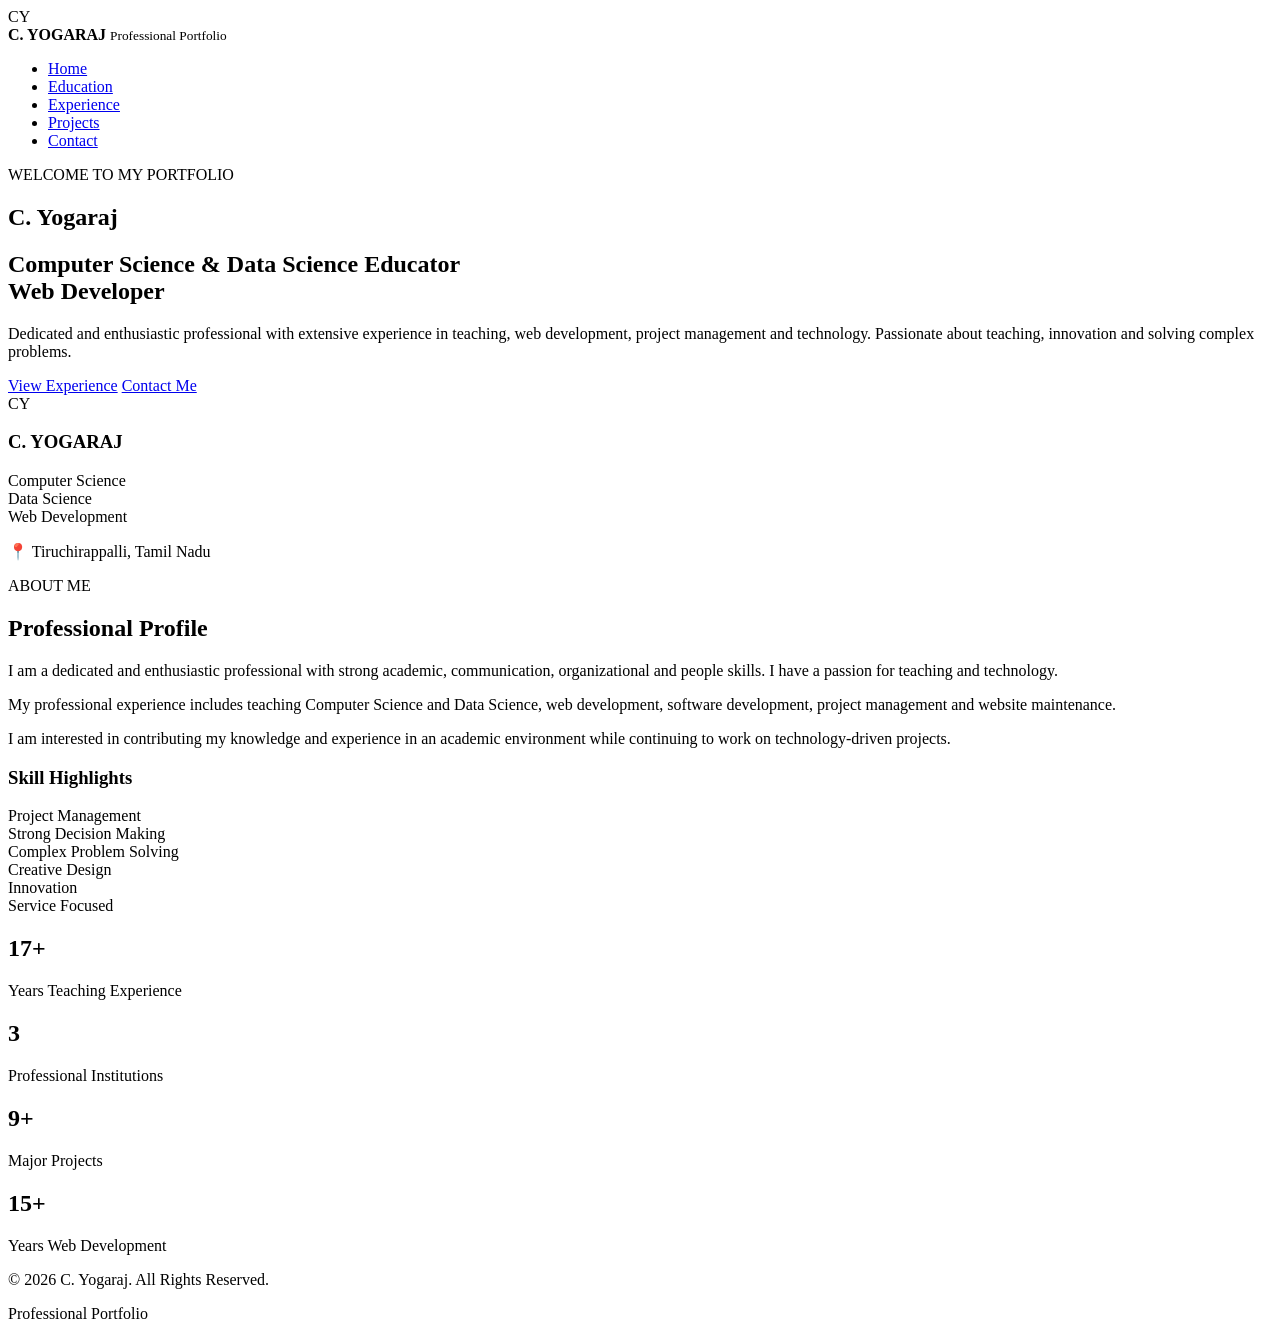
==== index.html @ f52dbfa4 "Add files via upload" ====
<!DOCTYPE html>
<html lang="en">
<head>
    <meta charset="UTF-8">
    <meta name="viewport" content="width=device-width, initial-scale=1.0">

    <title>C. Yogaraj | Portfolio</title>

    <link rel="stylesheet" href="css/style.css">

    <link rel="preconnect" href="https://fonts.googleapis.com">
    <link rel="preconnect" href="https://fonts.gstatic.com" crossorigin>
    <link href="https://fonts.googleapis.com/css2?family=Poppins:wght@300;400;500;600;700&display=swap" rel="stylesheet">
</head>

<body>

<!-- Navigation -->
<header>
    <nav class="navbar">

        <div class="logo">
            <span>CY</span>
            <div>
                <strong>C. YOGARAJ</strong>
                <small>Professional Portfolio</small>
            </div>
        </div>

        <ul class="nav-links">
            <li><a href="index.html" class="active">Home</a></li>
            <li><a href="education.html">Education</a></li>
            <li><a href="experience.html">Experience</a></li>
            <li><a href="projects.html">Projects</a></li>
            <li><a href="contact.html">Contact</a></li>
        </ul>

    </nav>
</header>


<!-- Hero Section -->
<section class="hero">

    <div class="hero-content">

        <p class="welcome">WELCOME TO MY PORTFOLIO</p>

        <h1>
            C. <span>Yogaraj</span>
        </h1>

        <h2>
            Computer Science & Data Science Educator
            <br>
            <span>Web Developer</span>
        </h2>

        <p class="hero-text">
            Dedicated and enthusiastic professional with extensive experience
            in teaching, web development, project management and technology.
            Passionate about teaching, innovation and solving complex problems.
        </p>

        <div class="hero-buttons">
            <a href="experience.html" class="btn">View Experience</a>
            <a href="contact.html" class="btn btn-outline">Contact Me</a>
        </div>

    </div>


    <div class="hero-card">

        <div class="profile-circle">
            CY
        </div>

        <h3>C. YOGARAJ</h3>

        <p>
            Computer Science<br>
            Data Science<br>
            Web Development
        </p>

        <div class="mini-line"></div>

        <p class="location">
            📍 Tiruchirappalli, Tamil Nadu
        </p>

    </div>

</section>


<!-- About -->
<section class="section">

    <div class="section-title">
        <p>ABOUT ME</p>
        <h2>Professional Profile</h2>
    </div>

    <div class="about-grid">

        <div class="about-text">

            <p>
                I am a dedicated and enthusiastic professional with strong
                academic, communication, organizational and people skills.
                I have a passion for teaching and technology.
            </p>

            <p>
                My professional experience includes teaching Computer Science
                and Data Science, web development, software development,
                project management and website maintenance.
            </p>

            <p>
                I am interested in contributing my knowledge and experience
                in an academic environment while continuing to work on
                technology-driven projects.
            </p>

        </div>


        <div class="skills-box">

            <h3>Skill Highlights</h3>

            <div class="skill-item">
                <span>Project Management</span>
            </div>

            <div class="skill-item">
                <span>Strong Decision Making</span>
            </div>

            <div class="skill-item">
                <span>Complex Problem Solving</span>
            </div>

            <div class="skill-item">
                <span>Creative Design</span>
            </div>

            <div class="skill-item">
                <span>Innovation</span>
            </div>

            <div class="skill-item">
                <span>Service Focused</span>
            </div>

        </div>

    </div>

</section>


<!-- Quick Stats -->
<section class="stats-section">

    <div class="stat">
        <h2>17+</h2>
        <p>Years Teaching Experience</p>
    </div>

    <div class="stat">
        <h2>3</h2>
        <p>Professional Institutions</p>
    </div>

    <div class="stat">
        <h2>9+</h2>
        <p>Major Projects</p>
    </div>

    <div class="stat">
        <h2>15+</h2>
        <p>Years Web Development</p>
    </div>

</section>


<!-- Footer -->
<footer>
    <p>© 2026 C. Yogaraj. All Rights Reserved.</p>
    <p>Professional Portfolio</p>
</footer>

</body>
</html>
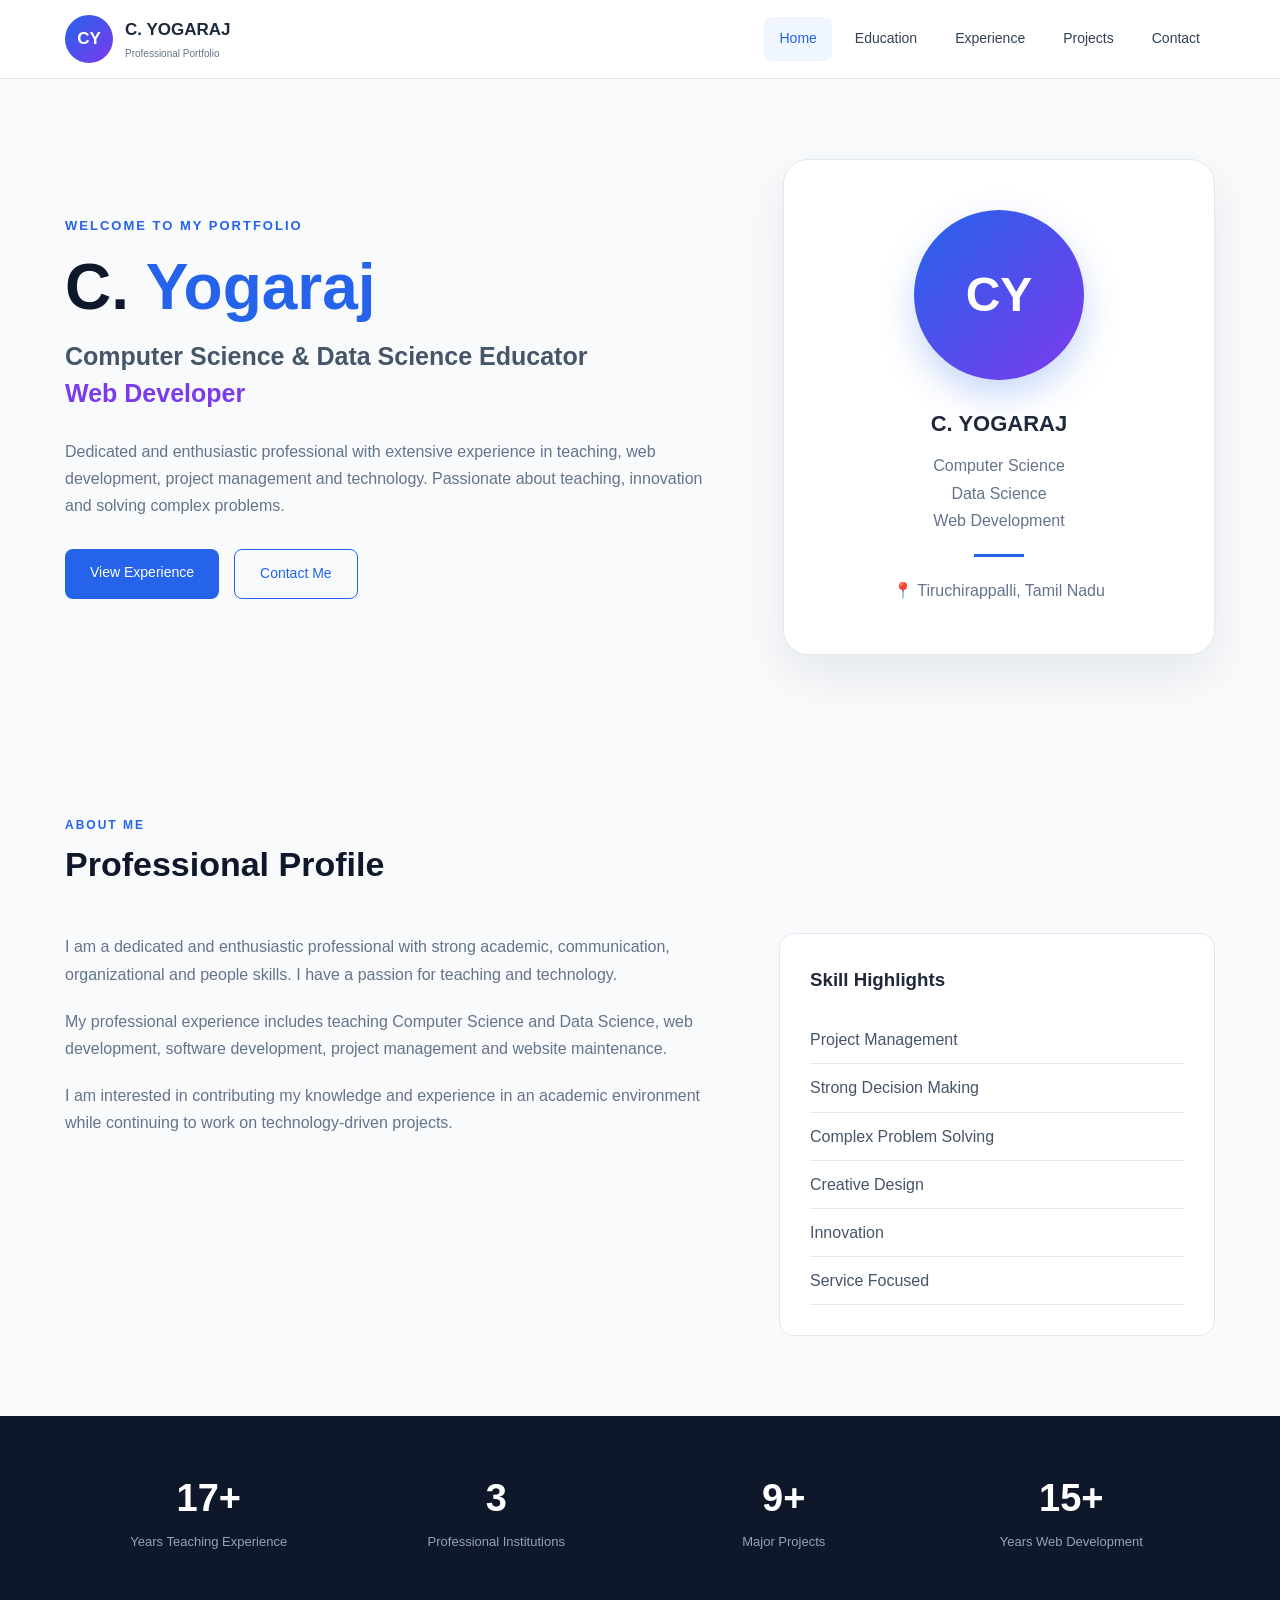
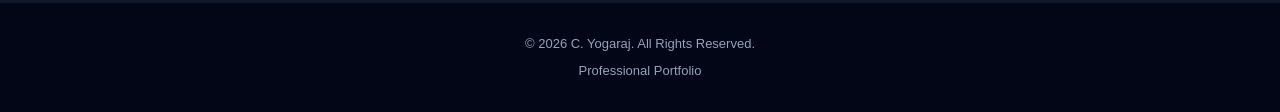
==== commit 1c725efb: "Update index.html" ====
--- a/index.html
+++ b/index.html
@@ -6,7 +6,7 @@
 
     <title>C. Yogaraj | Portfolio</title>
 
-    <link rel="stylesheet" href="css/style.css">
+    <link rel="stylesheet" href="style.css">
 
     <link rel="preconnect" href="https://fonts.googleapis.com">
     <link rel="preconnect" href="https://fonts.gstatic.com" crossorigin>
@@ -196,4 +196,4 @@
 </footer>
 
 </body>
-</html>+</html>
--- a/style.css
+++ b/style.css
@@ -0,0 +1,1069 @@
+* {
+    margin: 0;
+    padding: 0;
+    box-sizing: border-box;
+}
+
+html {
+    scroll-behavior: smooth;
+}
+
+body {
+    font-family: 'Poppins', sans-serif;
+    color: #1e293b;
+    background: #f8fafc;
+    line-height: 1.7;
+}
+
+
+/* =========================
+   NAVIGATION
+========================= */
+
+header {
+    background: #ffffff;
+    border-bottom: 1px solid #e2e8f0;
+    position: sticky;
+    top: 0;
+    z-index: 1000;
+}
+
+.navbar {
+    max-width: 1200px;
+    margin: auto;
+    min-height: 78px;
+    padding: 0 25px;
+
+    display: flex;
+    align-items: center;
+    justify-content: space-between;
+}
+
+.logo {
+    display: flex;
+    align-items: center;
+    gap: 12px;
+}
+
+.logo > span {
+    width: 48px;
+    height: 48px;
+
+    display: flex;
+    align-items: center;
+    justify-content: center;
+
+    border-radius: 50%;
+
+    background: linear-gradient(135deg, #2563eb, #7c3aed);
+
+    color: white;
+    font-size: 17px;
+    font-weight: 700;
+}
+
+.logo strong {
+    display: block;
+    font-size: 17px;
+}
+
+.logo small {
+    display: block;
+    color: #64748b;
+    font-size: 10px;
+}
+
+
+.nav-links {
+    display: flex;
+    gap: 8px;
+    list-style: none;
+}
+
+.nav-links a {
+    display: block;
+    padding: 10px 15px;
+
+    text-decoration: none;
+    color: #334155;
+
+    font-size: 14px;
+    font-weight: 500;
+
+    border-radius: 8px;
+
+    transition: 0.3s;
+}
+
+.nav-links a:hover,
+.nav-links a.active {
+    background: #eff6ff;
+    color: #2563eb;
+}
+
+
+/* =========================
+   HERO
+========================= */
+
+.hero {
+    max-width: 1200px;
+    min-height: 620px;
+
+    margin: auto;
+    padding: 80px 25px;
+
+    display: grid;
+    grid-template-columns: 1.5fr 1fr;
+    align-items: center;
+    gap: 70px;
+}
+
+.welcome {
+    color: #2563eb;
+    font-size: 13px;
+    font-weight: 600;
+    letter-spacing: 2px;
+}
+
+.hero h1 {
+    font-size: 64px;
+    line-height: 1.1;
+    margin: 15px 0;
+    color: #0f172a;
+}
+
+.hero h1 span {
+    color: #2563eb;
+}
+
+.hero h2 {
+    font-size: 25px;
+    line-height: 1.5;
+    color: #475569;
+}
+
+.hero h2 span {
+    color: #7c3aed;
+}
+
+.hero-text {
+    max-width: 650px;
+    margin: 25px 0;
+
+    color: #64748b;
+    font-size: 16px;
+}
+
+
+.hero-buttons {
+    display: flex;
+    gap: 15px;
+    margin-top: 30px;
+}
+
+
+/* =========================
+   BUTTONS
+========================= */
+
+.btn {
+    display: inline-block;
+
+    padding: 12px 25px;
+
+    border: none;
+    border-radius: 8px;
+
+    background: #2563eb;
+    color: white;
+
+    text-decoration: none;
+    font-family: inherit;
+    font-size: 14px;
+    font-weight: 500;
+
+    cursor: pointer;
+
+    transition: 0.3s;
+}
+
+.btn:hover {
+    background: #1d4ed8;
+    transform: translateY(-2px);
+}
+
+.btn-outline {
+    background: transparent;
+    color: #2563eb;
+    border: 1px solid #2563eb;
+}
+
+.btn-outline:hover {
+    background: #2563eb;
+    color: white;
+}
+
+
+/* =========================
+   HERO CARD
+========================= */
+
+.hero-card {
+    background: white;
+
+    padding: 50px 30px;
+
+    text-align: center;
+
+    border-radius: 25px;
+
+    box-shadow: 0 20px 50px rgba(15, 23, 42, 0.08);
+
+    border: 1px solid #e2e8f0;
+}
+
+.profile-circle {
+    width: 170px;
+    height: 170px;
+
+    margin: auto;
+
+    display: flex;
+    align-items: center;
+    justify-content: center;
+
+    border-radius: 50%;
+
+    background: linear-gradient(
+        135deg,
+        #2563eb,
+        #7c3aed
+    );
+
+    color: white;
+
+    font-size: 48px;
+    font-weight: 700;
+
+    box-shadow: 0 15px 35px rgba(37, 99, 235, 0.25);
+}
+
+.hero-card h3 {
+    margin-top: 25px;
+    font-size: 22px;
+}
+
+.hero-card p {
+    color: #64748b;
+    margin-top: 10px;
+}
+
+.mini-line {
+    width: 50px;
+    height: 3px;
+
+    margin: 20px auto;
+
+    background: #2563eb;
+}
+
+
+/* =========================
+   SECTIONS
+========================= */
+
+.section {
+    max-width: 1200px;
+
+    margin: auto;
+
+    padding: 80px 25px;
+}
+
+.section-title {
+    margin-bottom: 40px;
+}
+
+.section-title p {
+    color: #2563eb;
+
+    font-size: 12px;
+    font-weight: 600;
+
+    letter-spacing: 2px;
+}
+
+.section-title h2 {
+    font-size: 34px;
+    color: #0f172a;
+}
+
+
+/* =========================
+   ABOUT
+========================= */
+
+.about-grid {
+    display: grid;
+    grid-template-columns: 1.5fr 1fr;
+
+    gap: 60px;
+}
+
+.about-text p {
+    margin-bottom: 20px;
+    color: #64748b;
+}
+
+
+.skills-box {
+    background: white;
+
+    padding: 30px;
+
+    border-radius: 15px;
+
+    border: 1px solid #e2e8f0;
+}
+
+.skills-box h3 {
+    margin-bottom: 20px;
+}
+
+.skill-item {
+    padding: 10px 0;
+
+    border-bottom: 1px solid #e2e8f0;
+
+    color: #475569;
+}
+
+
+/* =========================
+   STATS
+========================= */
+
+.stats-section {
+    background: #0f172a;
+
+    display: grid;
+    grid-template-columns: repeat(4, 1fr);
+
+    padding: 50px max(25px, calc((100% - 1150px) / 2));
+
+    text-align: center;
+}
+
+.stat h2 {
+    color: white;
+    font-size: 38px;
+}
+
+.stat p {
+    color: #94a3b8;
+    font-size: 13px;
+}
+
+
+/* =========================
+   PAGE BANNER
+========================= */
+
+.page-banner {
+    padding: 80px 25px;
+
+    text-align: center;
+
+    background:
+        linear-gradient(
+            135deg,
+            #eff6ff,
+            #f5f3ff
+        );
+
+    border-bottom: 1px solid #e2e8f0;
+}
+
+.page-banner p {
+    color: #2563eb;
+
+    font-size: 12px;
+    font-weight: 600;
+
+    letter-spacing: 2px;
+}
+
+.page-banner h1 {
+    margin: 10px 0;
+
+    color: #0f172a;
+
+    font-size: 48px;
+}
+
+.page-banner span {
+    color: #64748b;
+}
+
+
+/* =========================
+   EDUCATION
+========================= */
+
+.education-container {
+    max-width: 950px;
+    margin: auto;
+}
+
+.education-card {
+    display: grid;
+    grid-template-columns: 120px 1fr;
+
+    background: white;
+
+    margin-bottom: 25px;
+
+    border-radius: 15px;
+
+    border: 1px solid #e2e8f0;
+
+    overflow: hidden;
+
+    box-shadow: 0 8px 25px rgba(15, 23, 42, 0.04);
+}
+
+.education-year {
+    display: flex;
+    align-items: center;
+    justify-content: center;
+
+    background: #2563eb;
+
+    color: white;
+
+    font-size: 20px;
+    font-weight: 600;
+}
+
+.education-content {
+    padding: 30px;
+}
+
+.education-level {
+    color: #2563eb;
+
+    font-size: 11px;
+    font-weight: 600;
+
+    letter-spacing: 1px;
+}
+
+.education-content h2 {
+    margin: 5px 0;
+
+    color: #0f172a;
+}
+
+.education-content h3 {
+    color: #475569;
+    font-size: 15px;
+}
+
+.education-content p {
+    margin-top: 8px;
+    color: #64748b;
+}
+
+.additional-box {
+    max-width: 950px;
+
+    margin: 50px auto 0;
+
+    padding: 30px;
+
+    background: #eff6ff;
+
+    border-left: 5px solid #2563eb;
+
+    border-radius: 10px;
+}
+
+.additional-box h2 {
+    font-size: 22px;
+    margin-bottom: 8px;
+}
+
+
+/* =========================
+   EXPERIENCE
+========================= */
+
+.timeline {
+    max-width: 950px;
+    margin: auto;
+}
+
+.timeline-item {
+    display: grid;
+
+    grid-template-columns: 160px 1fr;
+
+    gap: 30px;
+
+    margin-bottom: 25px;
+}
+
+.timeline-date {
+    padding-top: 25px;
+
+    color: #2563eb;
+
+    font-weight: 600;
+    font-size: 14px;
+}
+
+.timeline-content {
+    background: white;
+
+    padding: 30px;
+
+    border-radius: 15px;
+
+    border: 1px solid #e2e8f0;
+
+    position: relative;
+}
+
+.timeline-content::before {
+    content: "";
+
+    position: absolute;
+
+    left: -8px;
+    top: 30px;
+
+    width: 15px;
+    height: 15px;
+
+    background: #2563eb;
+
+    transform: rotate(45deg);
+}
+
+.timeline-content span {
+    color: #2563eb;
+
+    font-size: 11px;
+    font-weight: 600;
+
+    letter-spacing: 1px;
+}
+
+.timeline-content h2 {
+    font-size: 20px;
+    margin: 5px 0;
+}
+
+.timeline-content p {
+    color: #64748b;
+}
+
+.timeline-content strong {
+    display: inline-block;
+
+    margin-top: 10px;
+
+    color: #475569;
+
+    font-size: 13px;
+}
+
+.experience-title {
+    margin-top: 80px;
+}
+
+.developer-grid {
+    display: grid;
+
+    grid-template-columns: repeat(3, 1fr);
+
+    gap: 25px;
+}
+
+.developer-card {
+    background: white;
+
+    padding: 30px;
+
+    border: 1px solid #e2e8f0;
+
+    border-radius: 15px;
+
+    transition: 0.3s;
+}
+
+.developer-card:hover {
+    transform: translateY(-5px);
+
+    box-shadow:
+        0 15px 35px rgba(15, 23, 42, 0.08);
+}
+
+.developer-card .number {
+    color: #2563eb;
+
+    font-size: 13px;
+    font-weight: 700;
+}
+
+.developer-card h3 {
+    margin-top: 15px;
+}
+
+.developer-card p {
+    color: #7c3aed;
+
+    font-weight: 500;
+}
+
+.developer-card span {
+    display: block;
+
+    margin-top: 15px;
+
+    font-size: 13px;
+
+    color: #475569;
+}
+
+.developer-card small {
+    display: block;
+
+    margin-top: 5px;
+
+    color: #94a3b8;
+}
+
+.skills-section {
+    margin-top: 70px;
+
+    padding: 35px;
+
+    background: #0f172a;
+
+    border-radius: 20px;
+}
+
+.skills-section h2 {
+    color: white;
+
+    margin-bottom: 20px;
+}
+
+.skills-list {
+    display: flex;
+
+    flex-wrap: wrap;
+
+    gap: 10px;
+}
+
+.skills-list span {
+    padding: 8px 15px;
+
+    border: 1px solid #475569;
+
+    border-radius: 20px;
+
+    color: #cbd5e1;
+
+    font-size: 13px;
+}
+
+
+/* =========================
+   PROJECTS
+========================= */
+
+.project-grid {
+    display: grid;
+
+    grid-template-columns:
+        repeat(3, 1fr);
+
+    gap: 25px;
+}
+
+.project-card {
+    background: white;
+
+    padding: 30px;
+
+    border-radius: 15px;
+
+    border: 1px solid #e2e8f0;
+
+    transition: 0.3s;
+}
+
+.project-card:hover {
+    transform: translateY(-6px);
+
+    box-shadow:
+        0 15px 40px rgba(15, 23, 42, 0.08);
+}
+
+.project-number {
+    color: #2563eb;
+
+    font-size: 13px;
+    font-weight: 700;
+}
+
+.project-card h3 {
+    margin: 12px 0;
+
+    font-size: 19px;
+}
+
+.project-card p {
+    color: #64748b;
+
+    font-size: 14px;
+}
+
+.project-card span {
+    display: inline-block;
+
+    margin-top: 20px;
+
+    padding: 5px 12px;
+
+    background: #eff6ff;
+
+    color: #2563eb;
+
+    border-radius: 20px;
+
+    font-size: 11px;
+}
+
+.project-maintenance {
+    margin-top: 80px;
+}
+
+.maintenance-grid {
+    display: grid;
+
+    grid-template-columns:
+        repeat(2, 1fr);
+
+    gap: 15px;
+}
+
+.maintenance-grid div {
+    background: white;
+
+    padding: 20px;
+
+    border-radius: 10px;
+
+    border: 1px solid #e2e8f0;
+
+    color: #475569;
+}
+
+
+/* =========================
+   CONTACT
+========================= */
+
+.contact-grid {
+    display: grid;
+
+    grid-template-columns:
+        1fr 1fr;
+
+    gap: 50px;
+}
+
+.contact-info,
+.contact-form {
+    background: white;
+
+    padding: 35px;
+
+    border-radius: 15px;
+
+    border: 1px solid #e2e8f0;
+}
+
+.contact-info h2,
+.contact-form h2 {
+    margin-bottom: 15px;
+}
+
+.contact-info > p {
+    color: #64748b;
+
+    margin-bottom: 30px;
+}
+
+.contact-item {
+    display: flex;
+
+    gap: 15px;
+
+    margin-bottom: 25px;
+}
+
+.contact-icon {
+    width: 45px;
+    height: 45px;
+
+    flex-shrink: 0;
+
+    display: flex;
+    align-items: center;
+    justify-content: center;
+
+    background: #eff6ff;
+
+    border-radius: 10px;
+
+    font-size: 18px;
+}
+
+.contact-item small {
+    display: block;
+
+    color: #94a3b8;
+
+    font-size: 11px;
+}
+
+.contact-item a {
+    display: block;
+
+    color: #2563eb;
+
+    text-decoration: none;
+}
+
+.contact-item p {
+    color: #475569;
+}
+
+.contact-form form {
+    display: flex;
+
+    flex-direction: column;
+
+    gap: 8px;
+}
+
+.contact-form label {
+    margin-top: 10px;
+
+    font-size: 13px;
+
+    font-weight: 500;
+}
+
+.contact-form input,
+.contact-form textarea {
+    width: 100%;
+
+    padding: 12px 15px;
+
+    border: 1px solid #cbd5e1;
+
+    border-radius: 8px;
+
+    outline: none;
+
+    font-family: inherit;
+
+    font-size: 14px;
+}
+
+.contact-form input:focus,
+.contact-form textarea:focus {
+    border-color: #2563eb;
+}
+
+.contact-form button {
+    margin-top: 15px;
+}
+
+
+/* =========================
+   FOOTER
+========================= */
+
+footer {
+    padding: 30px 20px;
+
+    background: #020617;
+
+    text-align: center;
+
+    color: #94a3b8;
+
+    font-size: 13px;
+}
+
+footer p + p {
+    margin-top: 5px;
+}
+
+
+/* =========================
+   RESPONSIVE
+========================= */
+
+@media (max-width: 900px) {
+
+    .navbar {
+        flex-direction: column;
+        padding: 15px;
+        gap: 15px;
+    }
+
+    .nav-links {
+        flex-wrap: wrap;
+        justify-content: center;
+    }
+
+    .hero {
+        grid-template-columns: 1fr;
+        text-align: center;
+        padding-top: 60px;
+    }
+
+    .hero-text {
+        margin-left: auto;
+        margin-right: auto;
+    }
+
+    .hero-buttons {
+        justify-content: center;
+    }
+
+    .about-grid {
+        grid-template-columns: 1fr;
+    }
+
+    .stats-section {
+        grid-template-columns: repeat(2, 1fr);
+        gap: 30px;
+    }
+
+    .developer-grid {
+        grid-template-columns: 1fr;
+    }
+
+    .project-grid {
+        grid-template-columns: repeat(2, 1fr);
+    }
+
+    .contact-grid {
+        grid-template-columns: 1fr;
+    }
+
+}
+
+
+@media (max-width: 600px) {
+
+    .logo {
+        align-self: center;
+    }
+
+    .nav-links {
+        gap: 2px;
+    }
+
+    .nav-links a {
+        padding: 7px 9px;
+        font-size: 12px;
+    }
+
+    .hero {
+        padding: 50px 20px;
+    }
+
+    .hero h1 {
+        font-size: 45px;
+    }
+
+    .hero h2 {
+        font-size: 20px;
+    }
+
+    .hero-buttons {
+        flex-direction: column;
+    }
+
+    .hero-buttons .btn {
+        width: 100%;
+    }
+
+    .profile-circle {
+        width: 130px;
+        height: 130px;
+        font-size: 38px;
+    }
+
+    .section {
+        padding: 60px 20px;
+    }
+
+    .page-banner {
+        padding: 60px 20px;
+    }
+
+    .page-banner h1 {
+        font-size: 38px;
+    }
+
+    .stats-section {
+        grid-template-columns: 1fr 1fr;
+        padding: 40px 20px;
+    }
+
+    .stat h2 {
+        font-size: 30px;
+    }
+
+    .education-card {
+        grid-template-columns: 1fr;
+    }
+
+    .education-year {
+        padding: 15px;
+    }
+
+    .timeline-item {
+        grid-template-columns: 1fr;
+        gap: 5px;
+    }
+
+    .timeline-date {
+        padding-top: 0;
+    }
+
+    .timeline-content::before {
+        display: none;
+    }
+
+    .project-grid {
+        grid-template-columns: 1fr;
+    }
+
+    .maintenance-grid {
+        grid-template-columns: 1fr;
+    }
+
+}
